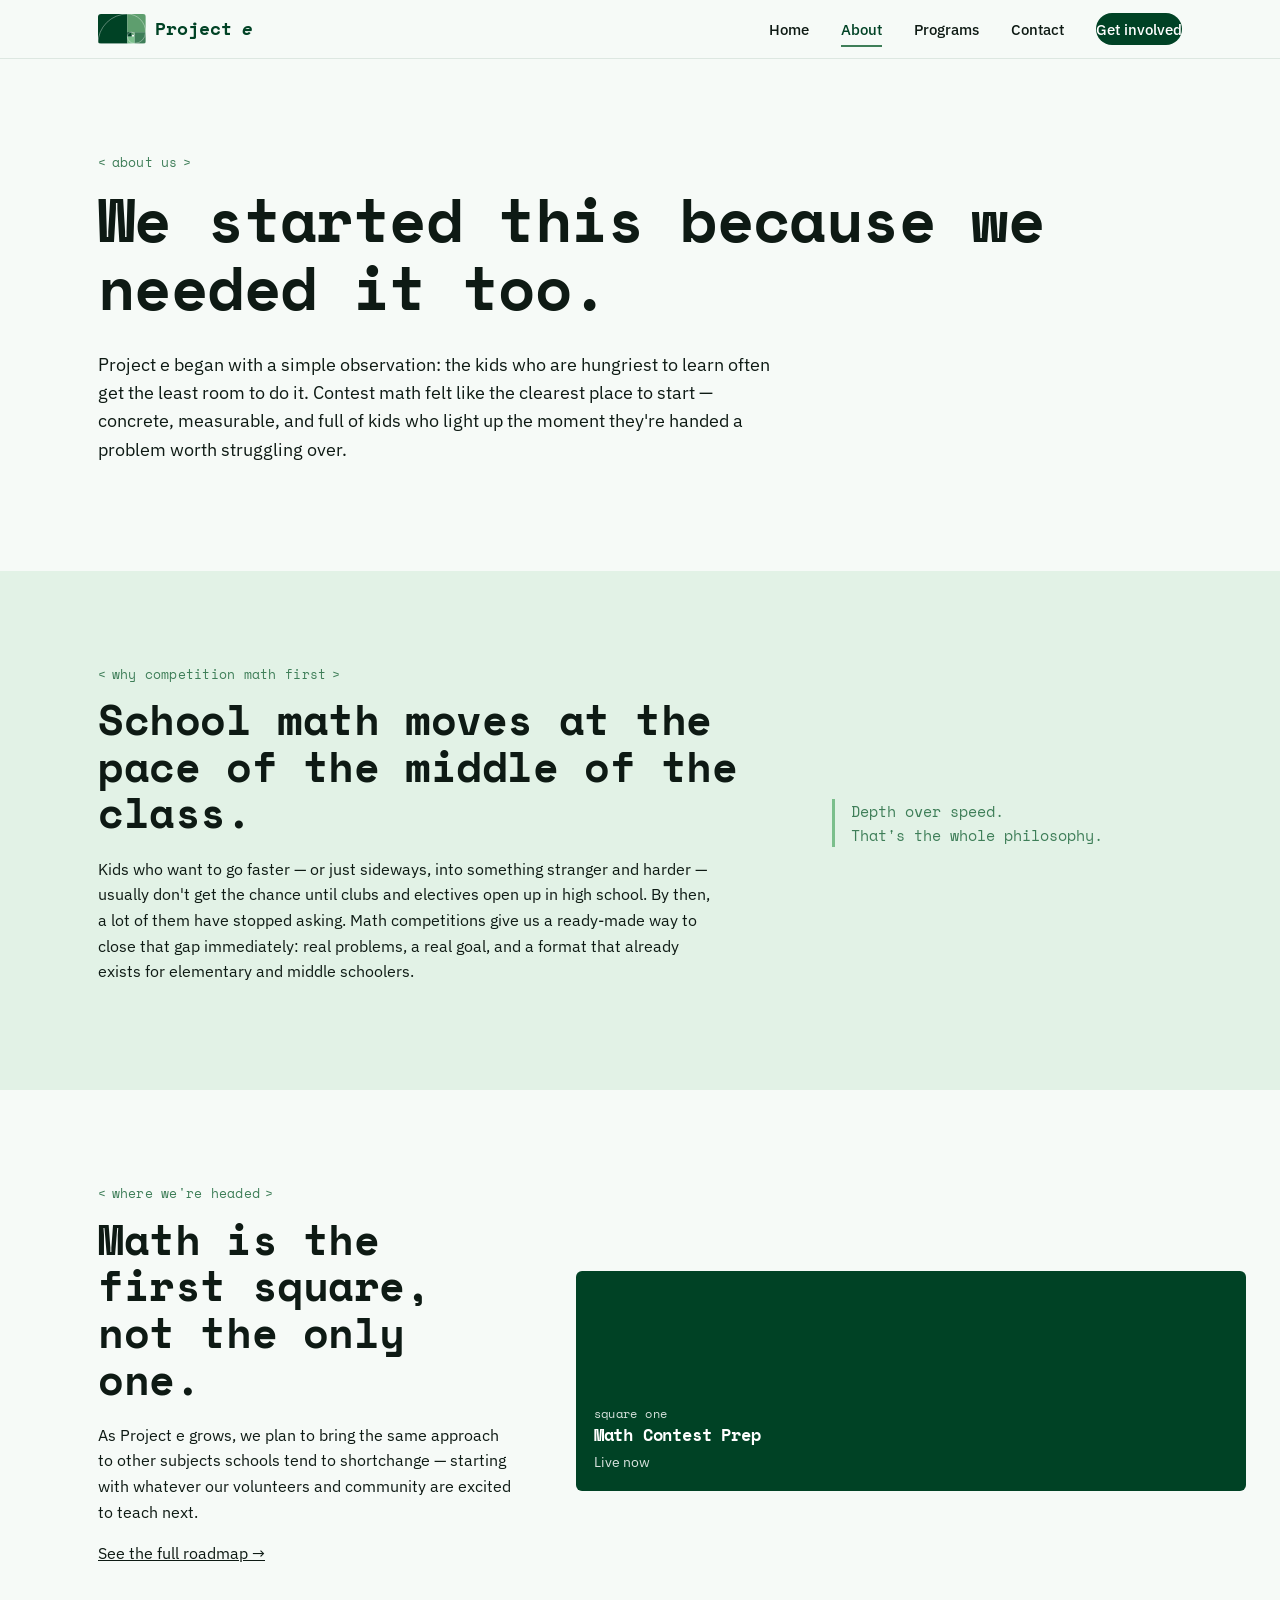
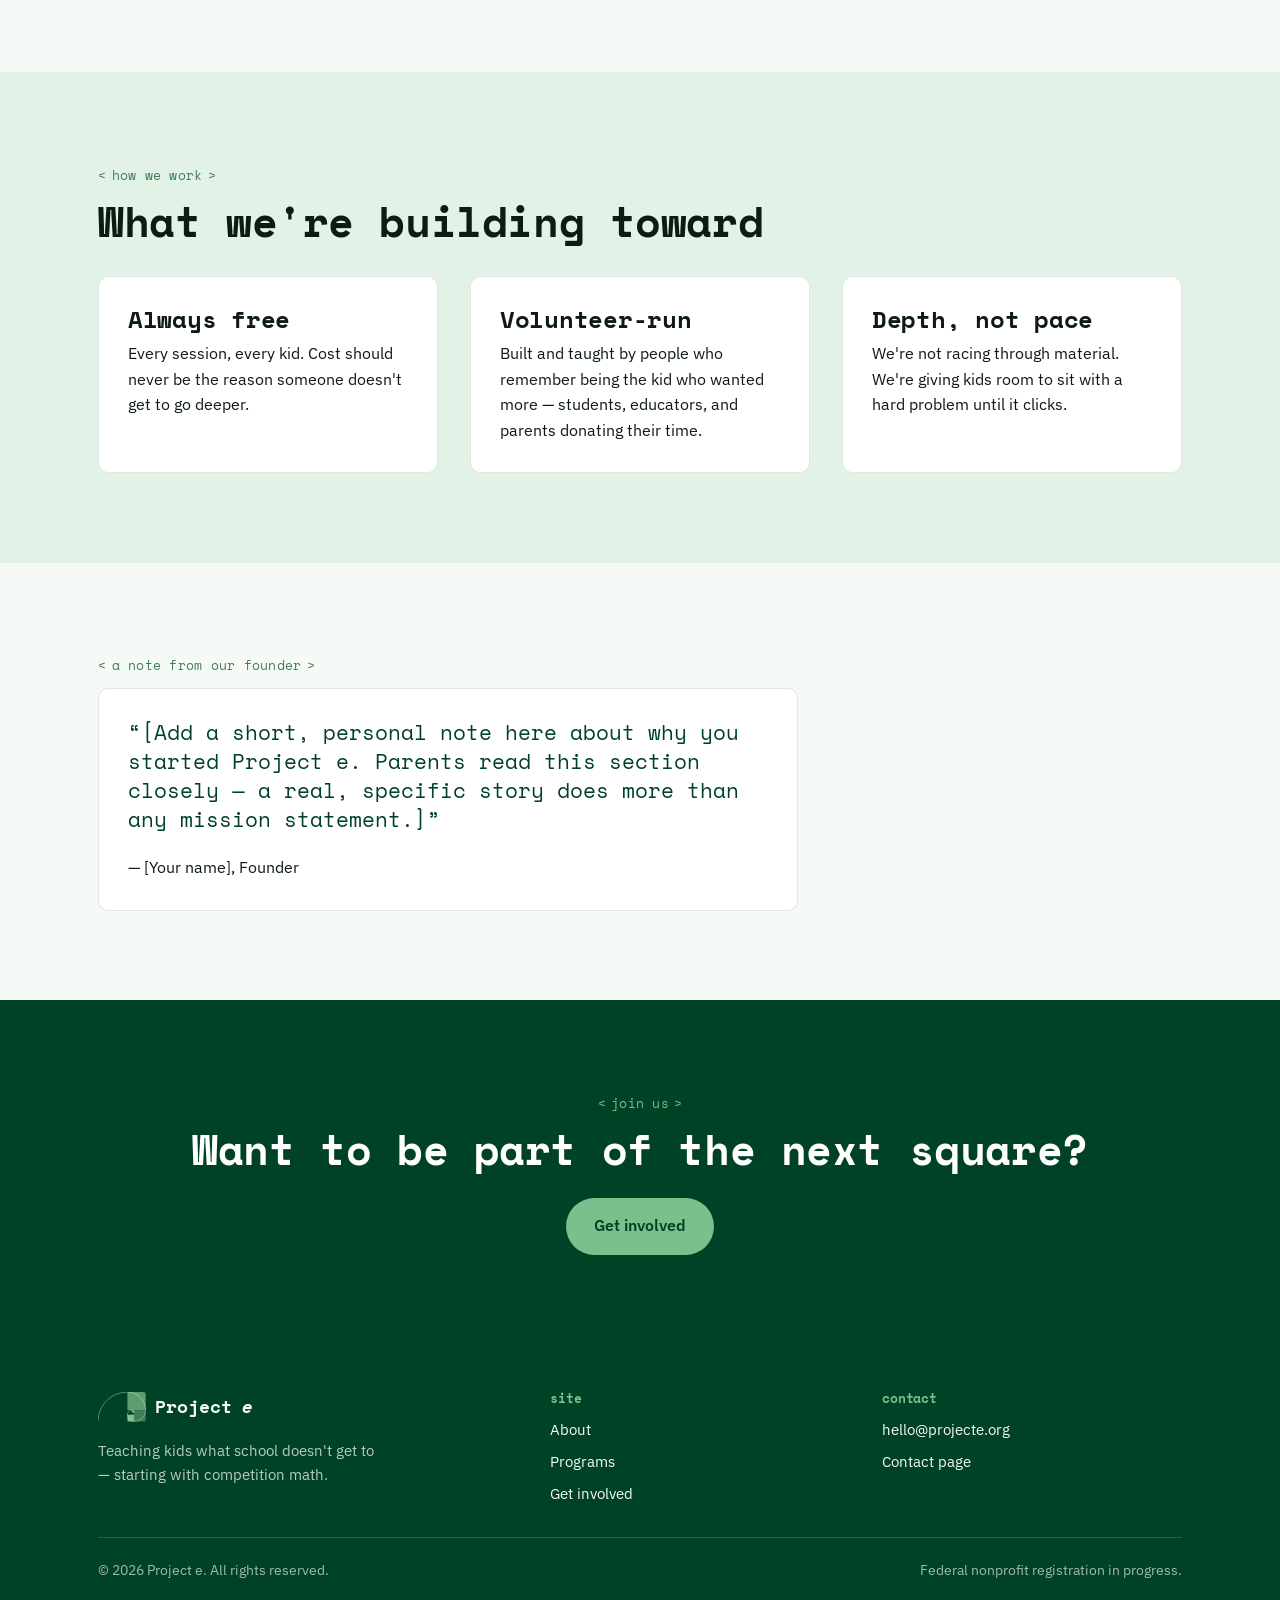
==== about.html @ c2d6afaa "Add files via upload" ====
<!DOCTYPE html>
<html lang="en">
<head>
<meta charset="UTF-8">
<meta name="viewport" content="width=device-width, initial-scale=1.0">
<title>About — Project e</title>
<meta name="description" content="Why Project e exists: a free, volunteer-run program built for kids who want to go deeper than school has time for.">
<link rel="icon" type="image/png" href="images/favicon-32.png">
<link rel="apple-touch-icon" href="images/favicon-192.png">
<style>
/* ==========================================================================
   Project e — Design System
   Built around the golden-ratio spiral in the logo: the squares grow,
   one at a time, the way the program is meant to grow.
   ========================================================================== */

@import url('https://fonts.googleapis.com/css2?family=Space+Mono:wght@400;700&family=IBM+Plex+Sans:wght@400;500;600&display=swap');

:root {
  /* Color — pulled directly from the logo */
  --forest: #004225;
  --sage: #5E9E6E;
  --moss: #3E7E58;
  --mint: #7BBF8C;
  --mint-pale: #E2F2E6;
  --paper: #F6FAF7;
  --ink: #0E1A14;
  --white: #FFFFFF;

  /* Type — Space Mono echoes the logo's <learn continuously> tagline */
  --font-display: 'Space Mono', 'Courier New', monospace;
  --font-body: 'IBM Plex Sans', 'Segoe UI', sans-serif;
  --font-mono: 'Space Mono', 'Courier New', monospace;

  /* Layout */
  --max-width: 1180px;
  --gutter: clamp(1.25rem, 4vw, 3rem);
  --radius: 10px;

  /* Golden-ratio rhythm: used for split layouts (61.8 / 38.2) */
  --phi-major: 61.8%;
  --phi-minor: 38.2%;
}

/* ---------- Reset ---------- */
*, *::before, *::after { box-sizing: border-box; }
html { scroll-behavior: smooth; }
@media (prefers-reduced-motion: reduce) {
  html { scroll-behavior: auto; }
  *, *::before, *::after {
    animation-duration: 0.001ms !important;
    animation-iteration-count: 1 !important;
    transition-duration: 0.001ms !important;
    scroll-behavior: auto !important;
  }
}

body {
  margin: 0;
  font-family: var(--font-body);
  color: var(--ink);
  background: var(--paper);
  line-height: 1.6;
  -webkit-font-smoothing: antialiased;
}

img { max-width: 100%; display: block; }
a { color: inherit; }

h1, h2, h3, h4 {
  font-family: var(--font-display);
  font-weight: 700;
  line-height: 1.12;
  margin: 0 0 0.5em;
  letter-spacing: -0.01em;
}
h1 { font-size: clamp(2.4rem, 5vw, 3.8rem); }
h2 { font-size: clamp(1.8rem, 3.4vw, 2.6rem); }
h3 { font-size: clamp(1.2rem, 2vw, 1.5rem); }
p { margin: 0 0 1em; max-width: 62ch; }

em { font-style: italic; color: var(--moss); }

/* Eyebrow / tag label — echoes the "<learn continuously>" tagline */
.eyebrow {
  display: inline-flex;
  align-items: center;
  gap: 0.4em;
  font-family: var(--font-mono);
  font-size: 0.82rem;
  font-weight: 500;
  letter-spacing: 0.02em;
  color: var(--moss);
  margin-bottom: 0.9em;
}
.eyebrow::before { content: '<'; }
.eyebrow::after { content: '>'; }

/* Visible keyboard focus everywhere */
a:focus-visible, button:focus-visible, input:focus-visible, textarea:focus-visible {
  outline: 3px solid var(--moss);
  outline-offset: 3px;
  border-radius: 4px;
}

/* ---------- Layout helpers ---------- */
.wrap {
  max-width: var(--max-width);
  margin: 0 auto;
  padding: 0 var(--gutter);
}
.section { padding: clamp(3rem, 7vw, 6rem) 0; }
.section--tint { background: var(--mint-pale); }
.section--dark { background: var(--forest); color: var(--paper); }
.section--dark .eyebrow { color: var(--mint); }
.section--dark h2 { color: var(--white); }

.split {
  display: grid;
  grid-template-columns: var(--phi-major) var(--phi-minor);
  gap: clamp(2rem, 5vw, 4rem);
  align-items: center;
}
.split--reverse { grid-template-columns: var(--phi-minor) var(--phi-major); }
.split--reverse > :first-child { order: 2; }
@media (max-width: 800px) {
  .split, .split--reverse { grid-template-columns: 1fr; }
  .split--reverse > :first-child { order: 0; }
}

.grid {
  display: grid;
  gap: clamp(1.25rem, 3vw, 2rem);
}
.grid--3 { grid-template-columns: repeat(3, 1fr); }
.grid--2 { grid-template-columns: repeat(2, 1fr); }
@media (max-width: 800px) {
  .grid--3, .grid--2 { grid-template-columns: 1fr; }
}

/* ---------- Buttons ---------- */
.btn {
  display: inline-flex;
  align-items: center;
  gap: 0.5em;
  font-family: var(--font-body);
  font-weight: 600;
  font-size: 1rem;
  padding: 0.85em 1.6em;
  border-radius: 999px;
  border: 2px solid transparent;
  text-decoration: none;
  cursor: pointer;
  transition: transform 0.15s ease, background 0.15s ease, color 0.15s ease, border-color 0.15s ease;
}
.btn:hover { transform: translateY(-2px); }
.btn-primary { background: var(--forest); color: var(--white); }
.btn-primary:hover { background: var(--moss); }
.btn-ghost { background: transparent; color: var(--forest); border-color: var(--forest); }
.btn-ghost:hover { background: var(--forest); color: var(--white); }
.section--dark .btn-ghost { color: var(--paper); border-color: var(--mint); }
.section--dark .btn-ghost:hover { background: var(--mint); color: var(--forest); }
.section--dark .btn-primary { background: var(--mint); color: var(--forest); }
.section--dark .btn-primary:hover { background: var(--paper); }
.btn-row { display: flex; gap: 1rem; flex-wrap: wrap; margin-top: 1.6rem; }

.center { text-align: center; }
.center p { margin-left: auto; margin-right: auto; }
.center .btn-row { justify-content: center; }
.center .eyebrow { justify-content: center; }

/* ---------- Nav ---------- */
.site-header {
  position: sticky;
  top: 0;
  z-index: 50;
  background: rgba(246, 250, 247, 0.92);
  backdrop-filter: blur(8px);
  border-bottom: 1px solid rgba(0, 66, 37, 0.1);
}
.nav {
  display: flex;
  align-items: center;
  justify-content: space-between;
  padding: 0.9rem var(--gutter);
  max-width: var(--max-width);
  margin: 0 auto;
}
.nav-brand {
  display: flex;
  align-items: center;
  gap: 0.6rem;
  text-decoration: none;
  font-family: var(--font-display);
  font-weight: 700;
  font-size: 1.15rem;
  color: var(--forest);
}
.nav-brand img { height: 34px; width: auto; }
.nav-brand em { color: inherit; font-style: italic; }

.nav-links {
  display: flex;
  gap: clamp(1rem, 2.5vw, 2.2rem);
  list-style: none;
  margin: 0;
  padding: 0;
  font-weight: 500;
  font-size: 0.96rem;
}
.nav-links a {
  text-decoration: none;
  color: var(--ink);
  padding: 0.4em 0;
  border-bottom: 2px solid transparent;
  transition: border-color 0.15s ease, color 0.15s ease;
}
.nav-links a:hover, .nav-links a[aria-current="page"] {
  color: var(--forest);
  border-color: var(--moss);
}
.nav-cta {
  background: var(--forest);
  color: var(--white) !important;
  padding: 0.55em 1.2em;
  border-radius: 999px;
  border-bottom: none !important;
}
.nav-cta:hover { background: var(--moss); }

.nav-toggle {
  display: none;
  background: none;
  border: none;
  cursor: pointer;
  padding: 0.4rem;
}
.nav-toggle svg { width: 26px; height: 26px; }

@media (max-width: 760px) {
  .nav-toggle { display: block; }
  .nav-links {
    position: absolute;
    top: 100%;
    left: 0;
    right: 0;
    background: var(--paper);
    flex-direction: column;
    gap: 0;
    padding: 0.5rem var(--gutter) 1rem;
    border-bottom: 1px solid rgba(0,66,37,0.1);
    display: none;
  }
  .nav-links.is-open { display: flex; }
  .nav-links li { width: 100%; }
  .nav-links a { display: block; padding: 0.7em 0; }
  .nav-cta { display: inline-block; margin-top: 0.4em; }
}

/* ---------- Cards ---------- */
.card {
  background: var(--white);
  border: 1px solid rgba(0,66,37,0.12);
  border-radius: var(--radius);
  padding: 1.8rem;
}
.card h3 { margin-bottom: 0.5rem; }
.card p:last-child { margin-bottom: 0; }

/* ---------- Spiral roadmap squares (programs page) ---------- */
.roadmap-square {
  border-radius: 6px;
  display: flex;
  flex-direction: column;
  justify-content: flex-end;
  padding: 1.1rem;
  min-height: 140px;
}
.roadmap-square.is-active {
  background: var(--forest);
  color: var(--white);
}
.roadmap-square.is-future {
  background: transparent;
  border: 2px dashed rgba(0,66,37,0.35);
  color: var(--moss);
}
.roadmap-square .status {
  font-family: var(--font-mono);
  font-size: 0.75rem;
  letter-spacing: 0.03em;
  opacity: 0.85;
  margin-bottom: 0.3em;
}
.roadmap-square h3 { margin: 0; font-size: 1.05rem; }
.roadmap-square p { font-size: 0.85rem; margin: 0.5em 0 0; opacity: 0.85; max-width: none; }

/* ---------- Footer ---------- */
.site-footer {
  background: var(--forest);
  color: var(--mint-pale);
  padding: 3rem 0 2rem;
  font-size: 0.95rem;
}
.footer-grid {
  display: grid;
  grid-template-columns: 1.4fr 1fr 1fr;
  gap: 2rem;
  margin-bottom: 2rem;
}
@media (max-width: 700px) {
  .footer-grid { grid-template-columns: 1fr; }
}
.site-footer h4 {
  font-family: var(--font-mono);
  font-size: 0.8rem;
  color: var(--mint);
  text-transform: lowercase;
  margin-bottom: 0.8em;
}
.site-footer a { color: var(--paper); text-decoration: none; }
.site-footer a:hover { color: var(--mint); }
.site-footer ul { list-style: none; padding: 0; margin: 0; display: flex; flex-direction: column; gap: 0.5em; }
.footer-bottom {
  border-top: 1px solid rgba(246,250,247,0.15);
  padding-top: 1.4rem;
  display: flex;
  justify-content: space-between;
  flex-wrap: wrap;
  gap: 0.6rem;
  font-size: 0.85rem;
  color: rgba(246,250,247,0.65);
}

/* ---------- Spiral hero graphic + load animation ---------- */
.spiral-wrap { width: 100%; }
.spiral-svg rect, .spiral-svg path { opacity: 0; }
.spiral-svg.is-revealed rect, .spiral-svg.is-revealed path { opacity: 1; }
.spiral-svg rect {
  transform-origin: center;
  animation: spiral-pop 0.55s cubic-bezier(.2,.9,.3,1.3) forwards;
}
.spiral-svg path { animation: spiral-fade 0.6s ease forwards; animation-delay: 1.1s; }
@keyframes spiral-pop {
  from { opacity: 0; transform: scale(0.6); }
  to { opacity: 1; transform: scale(1); }
}
@keyframes spiral-fade {
  from { opacity: 0; }
  to { opacity: 1; }
}
@media (prefers-reduced-motion: reduce) {
  .spiral-svg rect, .spiral-svg path { opacity: 1 !important; animation: none !important; transform: none !important; }
}

/* ---------- Misc ---------- */
.stat {
  font-family: var(--font-mono);
  font-size: 0.95rem;
  color: var(--moss);
  border-left: 3px solid var(--mint);
  padding-left: 1rem;
}
.quote {
  font-family: var(--font-display);
  font-size: 1.3rem;
  font-weight: 500;
  color: var(--forest);
  line-height: 1.4;
}
.skip-link {
  position: absolute;
  left: -999px;
  top: 0;
  background: var(--forest);
  color: var(--white);
  padding: 0.8em 1.2em;
  z-index: 100;
}
.skip-link:focus { left: 1rem; top: 1rem; }

.nav-icon { height: 1.6em; width: auto; border-radius: 3px; flex-shrink: 0; }
</style>
</head>
<body>
<a href="#main" class="skip-link">Skip to content</a>

<header class="site-header">
  <nav class="nav">
    <a href="index.html" class="nav-brand">
      <svg class="nav-icon" viewBox="0 0 776.7 480.0" xmlns="http://www.w3.org/2000/svg" role="img" aria-label="Project e mark">
        <rect x="0.0" y="0.0" width="480.0" height="480.0" fill="#004225"/>
        <rect x="480.0" y="0.0" width="296.7" height="296.7" fill="#5E9E6E"/>
        <rect x="593.3" y="296.7" width="183.3" height="183.3" fill="#3E7E58"/>
        <rect x="480.0" y="366.7" width="113.3" height="113.3" fill="#7BBF8C"/>
        <rect x="480.0" y="296.7" width="70.0" height="70.0" fill="#004225"/>
        <rect x="550.0" y="296.7" width="43.3" height="43.3" fill="#5E9E6E"/>
        <path d="M 0.0 480.0 A 480.0 480.0 0 0 1 480.0 0.0 A 296.7 296.7 0 0 1 776.7 296.7 A 183.3 183.3 0 0 1 593.3 480.0 A 113.3 113.3 0 0 1 480.0 366.7 A 70.0 70.0 0 0 1 550.0 296.7 A 43.3 43.3 0 0 1 593.3 339.9" fill="none" stroke="#F6FAF7" stroke-width="6"/>
      </svg>
      Project <em>e</em>
    </a>
    <button class="nav-toggle" aria-label="Toggle menu" aria-expanded="false">
      <svg viewBox="0 0 24 24" fill="none" stroke="currentColor" stroke-width="2" stroke-linecap="round"><line x1="3" y1="6" x2="21" y2="6"/><line x1="3" y1="12" x2="21" y2="12"/><line x1="3" y1="18" x2="21" y2="18"/></svg>
    </button>
    <ul class="nav-links">
      <li><a href="index.html">Home</a></li>
      <li><a href="about.html" aria-current="page">About</a></li>
      <li><a href="programs.html">Programs</a></li>
      <li><a href="contact.html">Contact</a></li>
      <li><a href="get-involved.html" class="nav-cta">Get involved</a></li>
    </ul>
  </nav>
</header>

<main id="main">

  <section class="section">
    <div class="wrap">
      <p class="eyebrow">about us</p>
      <h1>We started this because we needed it too.</h1>
      <p style="font-size:1.1rem;">Project e began with a simple observation: the kids who are hungriest to learn often get the least room to do it. Contest math felt like the clearest place to start &mdash; concrete, measurable, and full of kids who light up the moment they're handed a problem worth struggling over.</p>
    </div>
  </section>

  <section class="section section--tint">
    <div class="wrap split">
      <div>
        <p class="eyebrow">why competition math first</p>
        <h2>School math moves at the pace of the middle of the class.</h2>
        <p>Kids who want to go faster &mdash; or just sideways, into something stranger and harder &mdash; usually don't get the chance until clubs and electives open up in high school. By then, a lot of them have stopped asking. Math competitions give us a ready-made way to close that gap immediately: real problems, a real goal, and a format that already exists for elementary and middle schoolers.</p>
      </div>
      <div>
        <p class="stat">Depth over speed.<br>That's the whole philosophy.</p>
      </div>
    </div>
  </section>

  <section class="section">
    <div class="wrap split split--reverse">
      <div class="spiral-wrap">
        <div class="roadmap-square is-active" style="min-height:220px;">
          <p class="status">square one</p>
          <h3>Math Contest Prep</h3>
          <p>Live now</p>
        </div>
      </div>
      <div>
        <p class="eyebrow">where we're headed</p>
        <h2>Math is the first square, not the only one.</h2>
        <p>As Project e grows, we plan to bring the same approach to other subjects schools tend to shortchange &mdash; starting with whatever our volunteers and community are excited to teach next.</p>
        <p><a href="programs.html">See the full roadmap &rarr;</a></p>
      </div>
    </div>
  </section>

  <section class="section section--tint">
    <div class="wrap">
      <p class="eyebrow">how we work</p>
      <h2>What we're building toward</h2>
      <div class="grid grid--3" style="margin-top:2rem;">
        <div class="card">
          <h3>Always free</h3>
          <p>Every session, every kid. Cost should never be the reason someone doesn't get to go deeper.</p>
        </div>
        <div class="card">
          <h3>Volunteer-run</h3>
          <p>Built and taught by people who remember being the kid who wanted more &mdash; students, educators, and parents donating their time.</p>
        </div>
        <div class="card">
          <h3>Depth, not pace</h3>
          <p>We're not racing through material. We're giving kids room to sit with a hard problem until it clicks.</p>
        </div>
      </div>
    </div>
  </section>

  <section class="section">
    <div class="wrap">
      <p class="eyebrow">a note from our founder</p>
      <div class="card" style="max-width:70ch;">
        <p class="quote">&ldquo;[Add a short, personal note here about why you started Project e. Parents read this section closely &mdash; a real, specific story does more than any mission statement.]&rdquo;</p>
        <p style="margin-top:1.2rem;">&mdash; [Your name], Founder</p>
      </div>
    </div>
  </section>

  <section class="section section--dark center">
    <div class="wrap">
      <p class="eyebrow">join us</p>
      <h2>Want to be part of the next square?</h2>
      <div class="btn-row">
        <a href="get-involved.html" class="btn btn-primary">Get involved</a>
      </div>
    </div>
  </section>

</main>

<footer class="site-footer">
  <div class="wrap">
    <div class="footer-grid">
      <div>
        <a href="index.html" class="nav-brand" style="color:var(--paper)">
          <svg class="nav-icon" viewBox="0 0 776.7 480.0" xmlns="http://www.w3.org/2000/svg" role="img" aria-label="Project e mark">
        <rect x="0.0" y="0.0" width="480.0" height="480.0" fill="#004225"/>
        <rect x="480.0" y="0.0" width="296.7" height="296.7" fill="#5E9E6E"/>
        <rect x="593.3" y="296.7" width="183.3" height="183.3" fill="#3E7E58"/>
        <rect x="480.0" y="366.7" width="113.3" height="113.3" fill="#7BBF8C"/>
        <rect x="480.0" y="296.7" width="70.0" height="70.0" fill="#004225"/>
        <rect x="550.0" y="296.7" width="43.3" height="43.3" fill="#5E9E6E"/>
        <path d="M 0.0 480.0 A 480.0 480.0 0 0 1 480.0 0.0 A 296.7 296.7 0 0 1 776.7 296.7 A 183.3 183.3 0 0 1 593.3 480.0 A 113.3 113.3 0 0 1 480.0 366.7 A 70.0 70.0 0 0 1 550.0 296.7 A 43.3 43.3 0 0 1 593.3 339.9" fill="none" stroke="#F6FAF7" stroke-width="6"/>
      </svg>
          Project <em>e</em>
        </a>
        <p style="margin-top:1rem; max-width:32ch; color:rgba(246,250,247,0.75);">Teaching kids what school doesn't get to &mdash; starting with competition math.</p>
      </div>
      <div>
        <h4>site</h4>
        <ul>
          <li><a href="about.html">About</a></li>
          <li><a href="programs.html">Programs</a></li>
          <li><a href="get-involved.html">Get involved</a></li>
        </ul>
      </div>
      <div>
        <h4>contact</h4>
        <ul>
          <li><a href="mailto:hello@projecte.org">hello@projecte.org</a></li>
          <li><a href="contact.html">Contact page</a></li>
        </ul>
      </div>
    </div>
    <div class="footer-bottom">
      <span>&copy; <span data-year></span> Project e. All rights reserved.</span>
      <span>Federal nonprofit registration in progress.</span>
    </div>
  </div>
</footer>

<script>
// Project e — shared site behavior

document.addEventListener('DOMContentLoaded', () => {
  // Mobile nav toggle
  const toggle = document.querySelector('.nav-toggle');
  const links = document.querySelector('.nav-links');
  if (toggle && links) {
    toggle.addEventListener('click', () => {
      const isOpen = links.classList.toggle('is-open');
      toggle.setAttribute('aria-expanded', isOpen ? 'true' : 'false');
    });
    links.querySelectorAll('a').forEach((a) => {
      a.addEventListener('click', () => {
        links.classList.remove('is-open');
        toggle.setAttribute('aria-expanded', 'false');
      });
    });
  }

  // Reveal the hero spiral once, on load (squares "grow in")
  const spiral = document.querySelector('.spiral-svg');
  if (spiral) {
    requestAnimationFrame(() => spiral.classList.add('is-revealed'));
  }

  // Stagger the rect animation delays so squares pop in one-by-one,
  // largest (founding program) to smallest (future subjects) —
  // mirrors how Project e itself grows.
  const rects = document.querySelectorAll('.spiral-svg rect');
  rects.forEach((r, i) => {
    r.style.animationDelay = `${i * 0.12}s`;
  });

  // Set current year in footer
  document.querySelectorAll('[data-year]').forEach((el) => {
    el.textContent = new Date().getFullYear();
  });
});

</script>
</body>
</html>
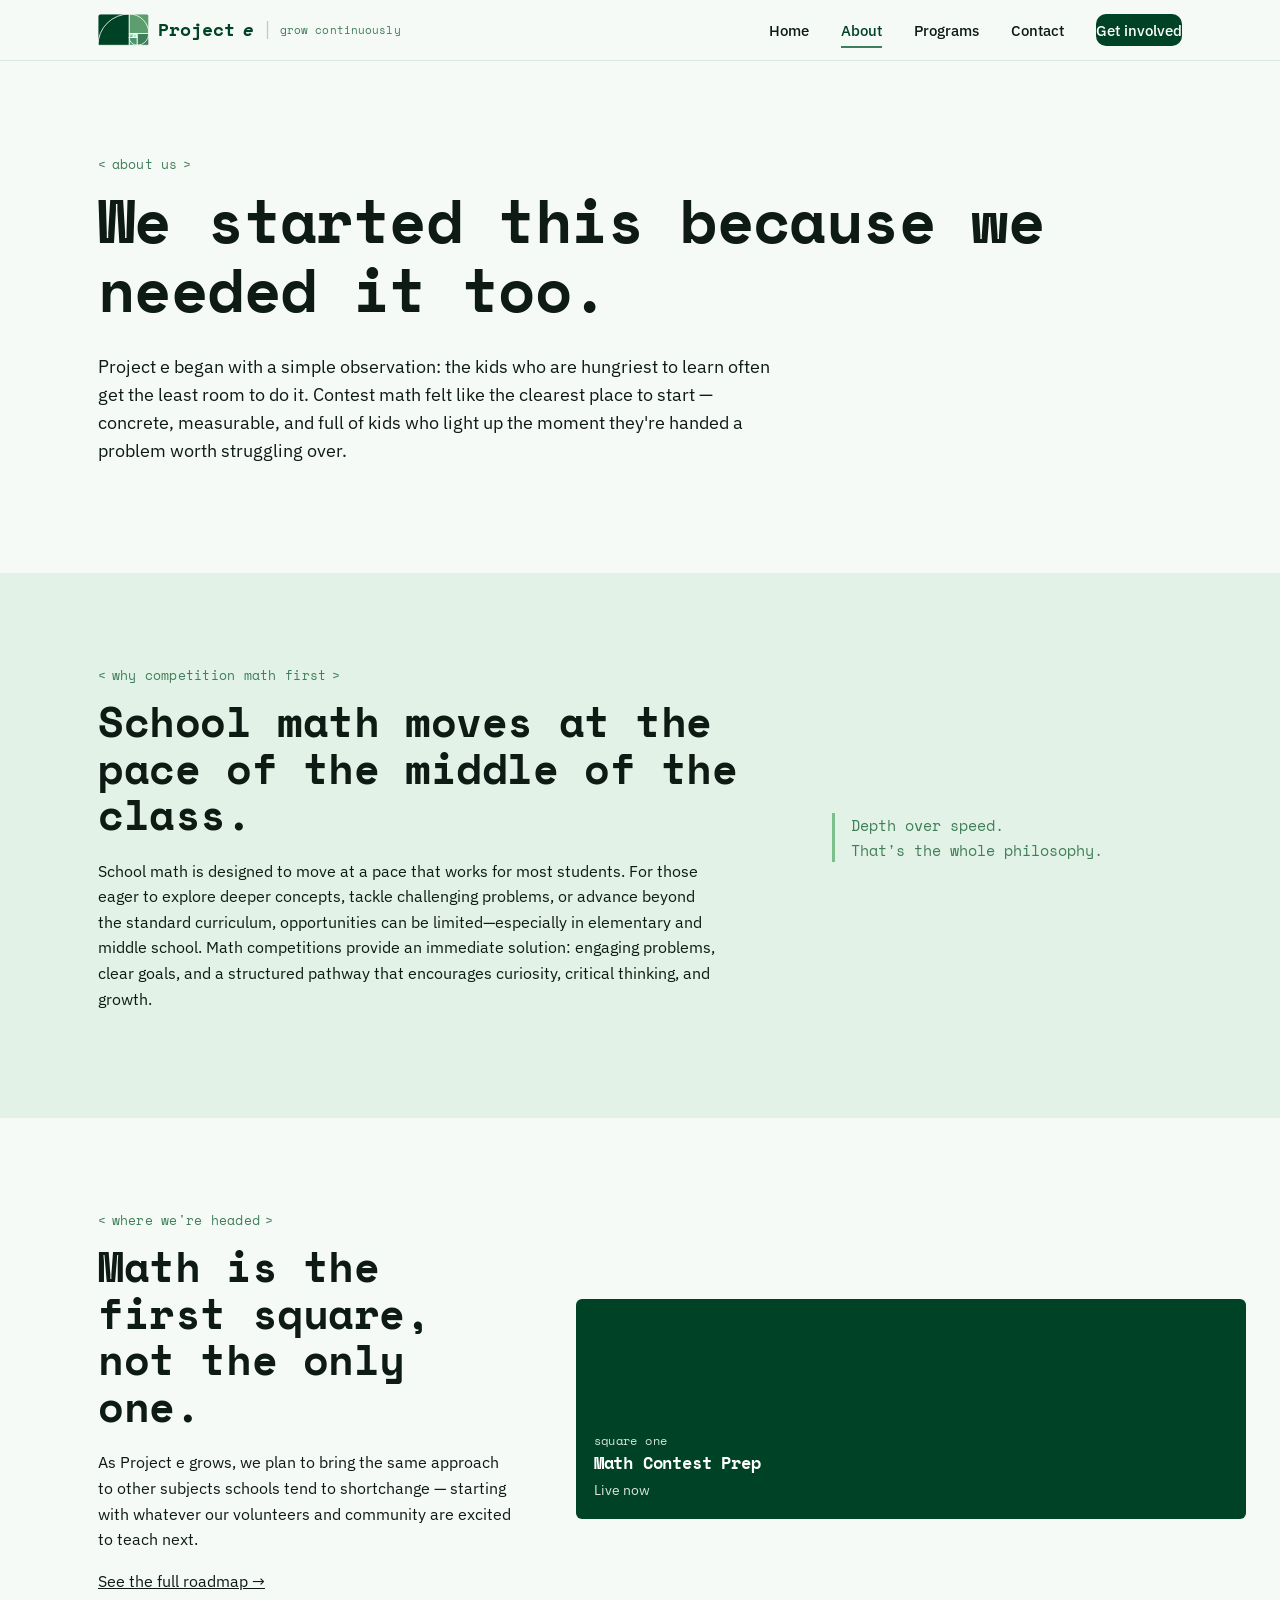
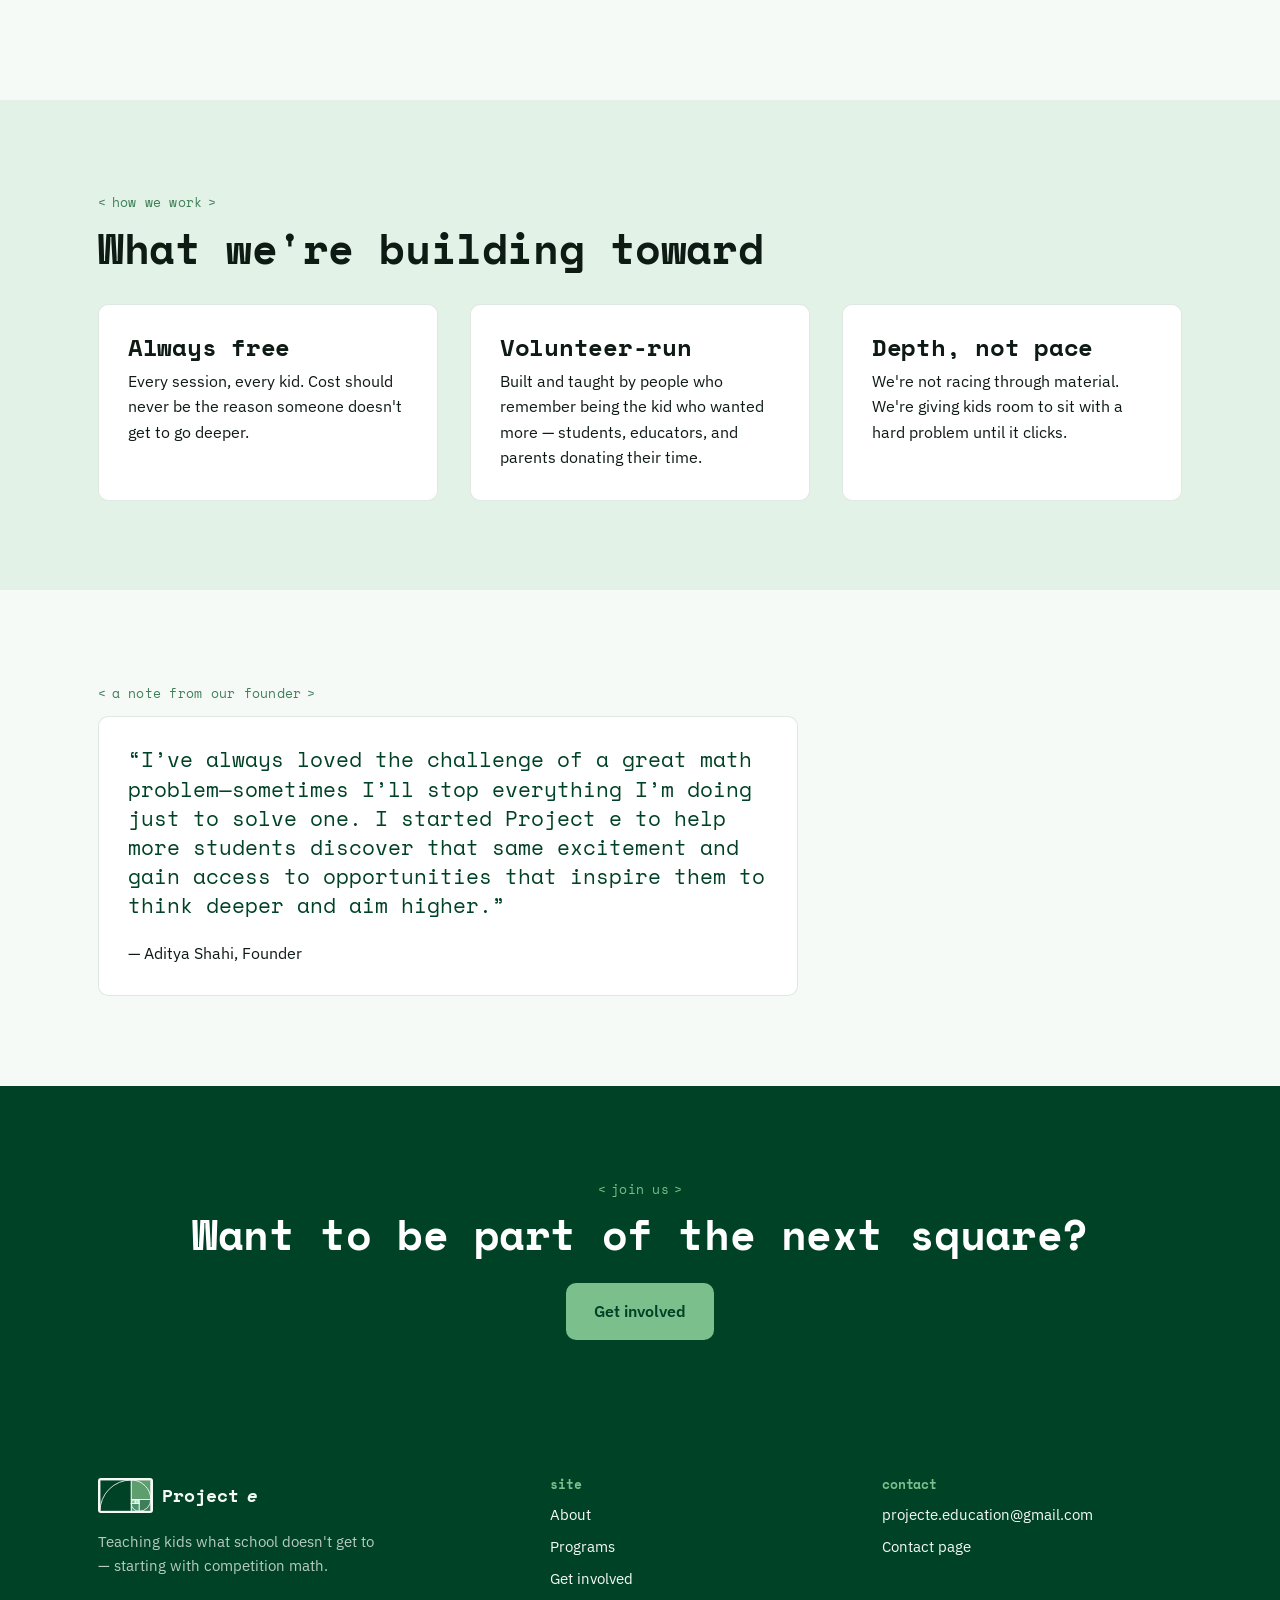
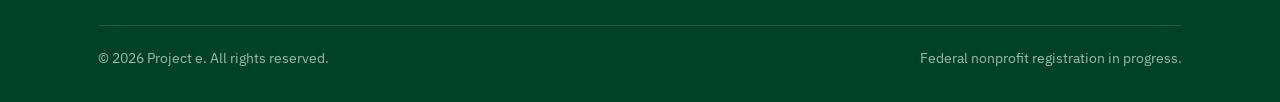
==== commit f9cde40e: "Add files via upload" ====
--- a/about.html
+++ b/about.html
@@ -147,7 +147,7 @@
   font-weight: 600;
   font-size: 1rem;
   padding: 0.85em 1.6em;
-  border-radius: 999px;
+  border-radius: 10px;
   border: 2px solid transparent;
   text-decoration: none;
   cursor: pointer;
@@ -189,15 +189,30 @@
 .nav-brand {
   display: flex;
   align-items: center;
-  gap: 0.6rem;
+  gap: 0.55rem;
   text-decoration: none;
   font-family: var(--font-display);
   font-weight: 700;
   font-size: 1.15rem;
   color: var(--forest);
 }
-.nav-brand img { height: 34px; width: auto; }
+.nav-icon { height: 1.7em; width: auto; flex-shrink: 0; border-radius: 4px; display: block; }
+/* the icon's biggest square is the same dark green as the footer —
+   give it a light plate so it doesn't disappear into the background */
+.site-footer .nav-icon { background: var(--paper); padding: 2px; box-sizing: content-box; border-radius: 3px; }
 .nav-brand em { color: inherit; font-style: italic; }
+.nav-divider { color: rgba(0,66,37,0.25); font-weight: 400; margin: 0 -0.1rem; }
+.site-footer .nav-divider { color: rgba(246,250,247,0.3); }
+.nav-tagline {
+  font-family: var(--font-mono);
+  font-size: 0.7rem;
+  font-weight: 400;
+  color: var(--moss);
+  letter-spacing: 0.01em;
+}
+@media (max-width: 760px) {
+  .nav-divider, .nav-tagline { display: none; }
+}
 
 .nav-links {
   display: flex;
@@ -223,7 +238,7 @@
   background: var(--forest);
   color: var(--white) !important;
   padding: 0.55em 1.2em;
-  border-radius: 999px;
+  border-radius: 10px;
   border-bottom: none !important;
 }
 .nav-cta:hover { background: var(--moss); }
@@ -379,7 +394,6 @@
 }
 .skip-link:focus { left: 1rem; top: 1rem; }
 
-.nav-icon { height: 1.6em; width: auto; border-radius: 3px; flex-shrink: 0; }
 </style>
 </head>
 <body>
@@ -388,16 +402,18 @@
 <header class="site-header">
   <nav class="nav">
     <a href="index.html" class="nav-brand">
-      <svg class="nav-icon" viewBox="0 0 776.7 480.0" xmlns="http://www.w3.org/2000/svg" role="img" aria-label="Project e mark">
-        <rect x="0.0" y="0.0" width="480.0" height="480.0" fill="#004225"/>
-        <rect x="480.0" y="0.0" width="296.7" height="296.7" fill="#5E9E6E"/>
-        <rect x="593.3" y="296.7" width="183.3" height="183.3" fill="#3E7E58"/>
-        <rect x="480.0" y="366.7" width="113.3" height="113.3" fill="#7BBF8C"/>
-        <rect x="480.0" y="296.7" width="70.0" height="70.0" fill="#004225"/>
-        <rect x="550.0" y="296.7" width="43.3" height="43.3" fill="#5E9E6E"/>
-        <path d="M 0.0 480.0 A 480.0 480.0 0 0 1 480.0 0.0 A 296.7 296.7 0 0 1 776.7 296.7 A 183.3 183.3 0 0 1 593.3 480.0 A 113.3 113.3 0 0 1 480.0 366.7 A 70.0 70.0 0 0 1 550.0 296.7 A 43.3 43.3 0 0 1 593.3 339.9" fill="none" stroke="#F6FAF7" stroke-width="6"/>
+      <svg class="nav-icon" viewBox="0 0 780 480" xmlns="http://www.w3.org/2000/svg" role="img" aria-label="Project e mark">
+        <rect x="0.0" y="0.0" width="480.0" height="480.0" fill="#004225" stroke="#F6FAF7" stroke-width="13"/>
+        <rect x="480.0" y="0.0" width="300.0" height="300.0" fill="#5E9E6E" stroke="#F6FAF7" stroke-width="13"/>
+        <rect x="600.0" y="300.0" width="180.0" height="180.0" fill="#3E7E58" stroke="#F6FAF7" stroke-width="13"/>
+        <rect x="480.0" y="360.0" width="120.0" height="120.0" fill="#4C9570" stroke="#F6FAF7" stroke-width="13"/>
+        <rect x="480.0" y="300.0" width="60.0" height="60.0" fill="#7BBF8C" stroke="#F6FAF7" stroke-width="13"/>
+        <rect x="540.0" y="300.0" width="60.0" height="60.0" fill="#A8E6CF" stroke="#F6FAF7" stroke-width="13"/>
+        <path d="M 0.0 480.0 A 480.0 480.0 0 0 1 480.0 0.0 A 300.0 300.0 0 0 1 780.0 300.0 A 180.0 180.0 0 0 1 600.0 480.0 A 120.0 120.0 0 0 1 480.0 360.0 A 60.0 60.0 0 0 1 540.0 300.0 A 60.0 60.0 0 0 1 600.0 360.0" fill="none" stroke="#F6FAF7" stroke-width="13"/>
       </svg>
       Project <em>e</em>
+      <span class="nav-divider" aria-hidden="true">|</span>
+      <span class="nav-tagline">grow continuously</span>
     </a>
     <button class="nav-toggle" aria-label="Toggle menu" aria-expanded="false">
       <svg viewBox="0 0 24 24" fill="none" stroke="currentColor" stroke-width="2" stroke-linecap="round"><line x1="3" y1="6" x2="21" y2="6"/><line x1="3" y1="12" x2="21" y2="12"/><line x1="3" y1="18" x2="21" y2="18"/></svg>
@@ -427,7 +443,7 @@
       <div>
         <p class="eyebrow">why competition math first</p>
         <h2>School math moves at the pace of the middle of the class.</h2>
-        <p>Kids who want to go faster &mdash; or just sideways, into something stranger and harder &mdash; usually don't get the chance until clubs and electives open up in high school. By then, a lot of them have stopped asking. Math competitions give us a ready-made way to close that gap immediately: real problems, a real goal, and a format that already exists for elementary and middle schoolers.</p>
+        <p>School math is designed to move at a pace that works for most students. For those eager to explore deeper concepts, tackle challenging problems, or advance beyond the standard curriculum, opportunities can be limited&mdash;especially in elementary and middle school. Math competitions provide an immediate solution: engaging problems, clear goals, and a structured pathway that encourages curiosity, critical thinking, and growth.</p>
       </div>
       <div>
         <p class="stat">Depth over speed.<br>That's the whole philosophy.</p>
@@ -478,8 +494,8 @@
     <div class="wrap">
       <p class="eyebrow">a note from our founder</p>
       <div class="card" style="max-width:70ch;">
-        <p class="quote">&ldquo;[Add a short, personal note here about why you started Project e. Parents read this section closely &mdash; a real, specific story does more than any mission statement.]&rdquo;</p>
-        <p style="margin-top:1.2rem;">&mdash; [Your name], Founder</p>
+        <p class="quote">&ldquo;I&rsquo;ve always loved the challenge of a great math problem&mdash;sometimes I&rsquo;ll stop everything I&rsquo;m doing just to solve one. I started Project e to help more students discover that same excitement and gain access to opportunities that inspire them to think deeper and aim higher.&rdquo;</p>
+        <p style="margin-top:1.2rem;">&mdash; Aditya Shahi, Founder</p>
       </div>
     </div>
   </section>
@@ -501,14 +517,14 @@
     <div class="footer-grid">
       <div>
         <a href="index.html" class="nav-brand" style="color:var(--paper)">
-          <svg class="nav-icon" viewBox="0 0 776.7 480.0" xmlns="http://www.w3.org/2000/svg" role="img" aria-label="Project e mark">
-        <rect x="0.0" y="0.0" width="480.0" height="480.0" fill="#004225"/>
-        <rect x="480.0" y="0.0" width="296.7" height="296.7" fill="#5E9E6E"/>
-        <rect x="593.3" y="296.7" width="183.3" height="183.3" fill="#3E7E58"/>
-        <rect x="480.0" y="366.7" width="113.3" height="113.3" fill="#7BBF8C"/>
-        <rect x="480.0" y="296.7" width="70.0" height="70.0" fill="#004225"/>
-        <rect x="550.0" y="296.7" width="43.3" height="43.3" fill="#5E9E6E"/>
-        <path d="M 0.0 480.0 A 480.0 480.0 0 0 1 480.0 0.0 A 296.7 296.7 0 0 1 776.7 296.7 A 183.3 183.3 0 0 1 593.3 480.0 A 113.3 113.3 0 0 1 480.0 366.7 A 70.0 70.0 0 0 1 550.0 296.7 A 43.3 43.3 0 0 1 593.3 339.9" fill="none" stroke="#F6FAF7" stroke-width="6"/>
+          <svg class="nav-icon" viewBox="0 0 780 480" xmlns="http://www.w3.org/2000/svg" role="img" aria-label="Project e mark">
+        <rect x="0.0" y="0.0" width="480.0" height="480.0" fill="#004225" stroke="#F6FAF7" stroke-width="13"/>
+        <rect x="480.0" y="0.0" width="300.0" height="300.0" fill="#5E9E6E" stroke="#F6FAF7" stroke-width="13"/>
+        <rect x="600.0" y="300.0" width="180.0" height="180.0" fill="#3E7E58" stroke="#F6FAF7" stroke-width="13"/>
+        <rect x="480.0" y="360.0" width="120.0" height="120.0" fill="#4C9570" stroke="#F6FAF7" stroke-width="13"/>
+        <rect x="480.0" y="300.0" width="60.0" height="60.0" fill="#7BBF8C" stroke="#F6FAF7" stroke-width="13"/>
+        <rect x="540.0" y="300.0" width="60.0" height="60.0" fill="#A8E6CF" stroke="#F6FAF7" stroke-width="13"/>
+        <path d="M 0.0 480.0 A 480.0 480.0 0 0 1 480.0 0.0 A 300.0 300.0 0 0 1 780.0 300.0 A 180.0 180.0 0 0 1 600.0 480.0 A 120.0 120.0 0 0 1 480.0 360.0 A 60.0 60.0 0 0 1 540.0 300.0 A 60.0 60.0 0 0 1 600.0 360.0" fill="none" stroke="#F6FAF7" stroke-width="13"/>
       </svg>
           Project <em>e</em>
         </a>
@@ -525,7 +541,7 @@
       <div>
         <h4>contact</h4>
         <ul>
-          <li><a href="mailto:hello@projecte.org">hello@projecte.org</a></li>
+          <li><a href="mailto:projecte.education@gmail.com">projecte.education@gmail.com</a></li>
           <li><a href="contact.html">Contact page</a></li>
         </ul>
       </div>
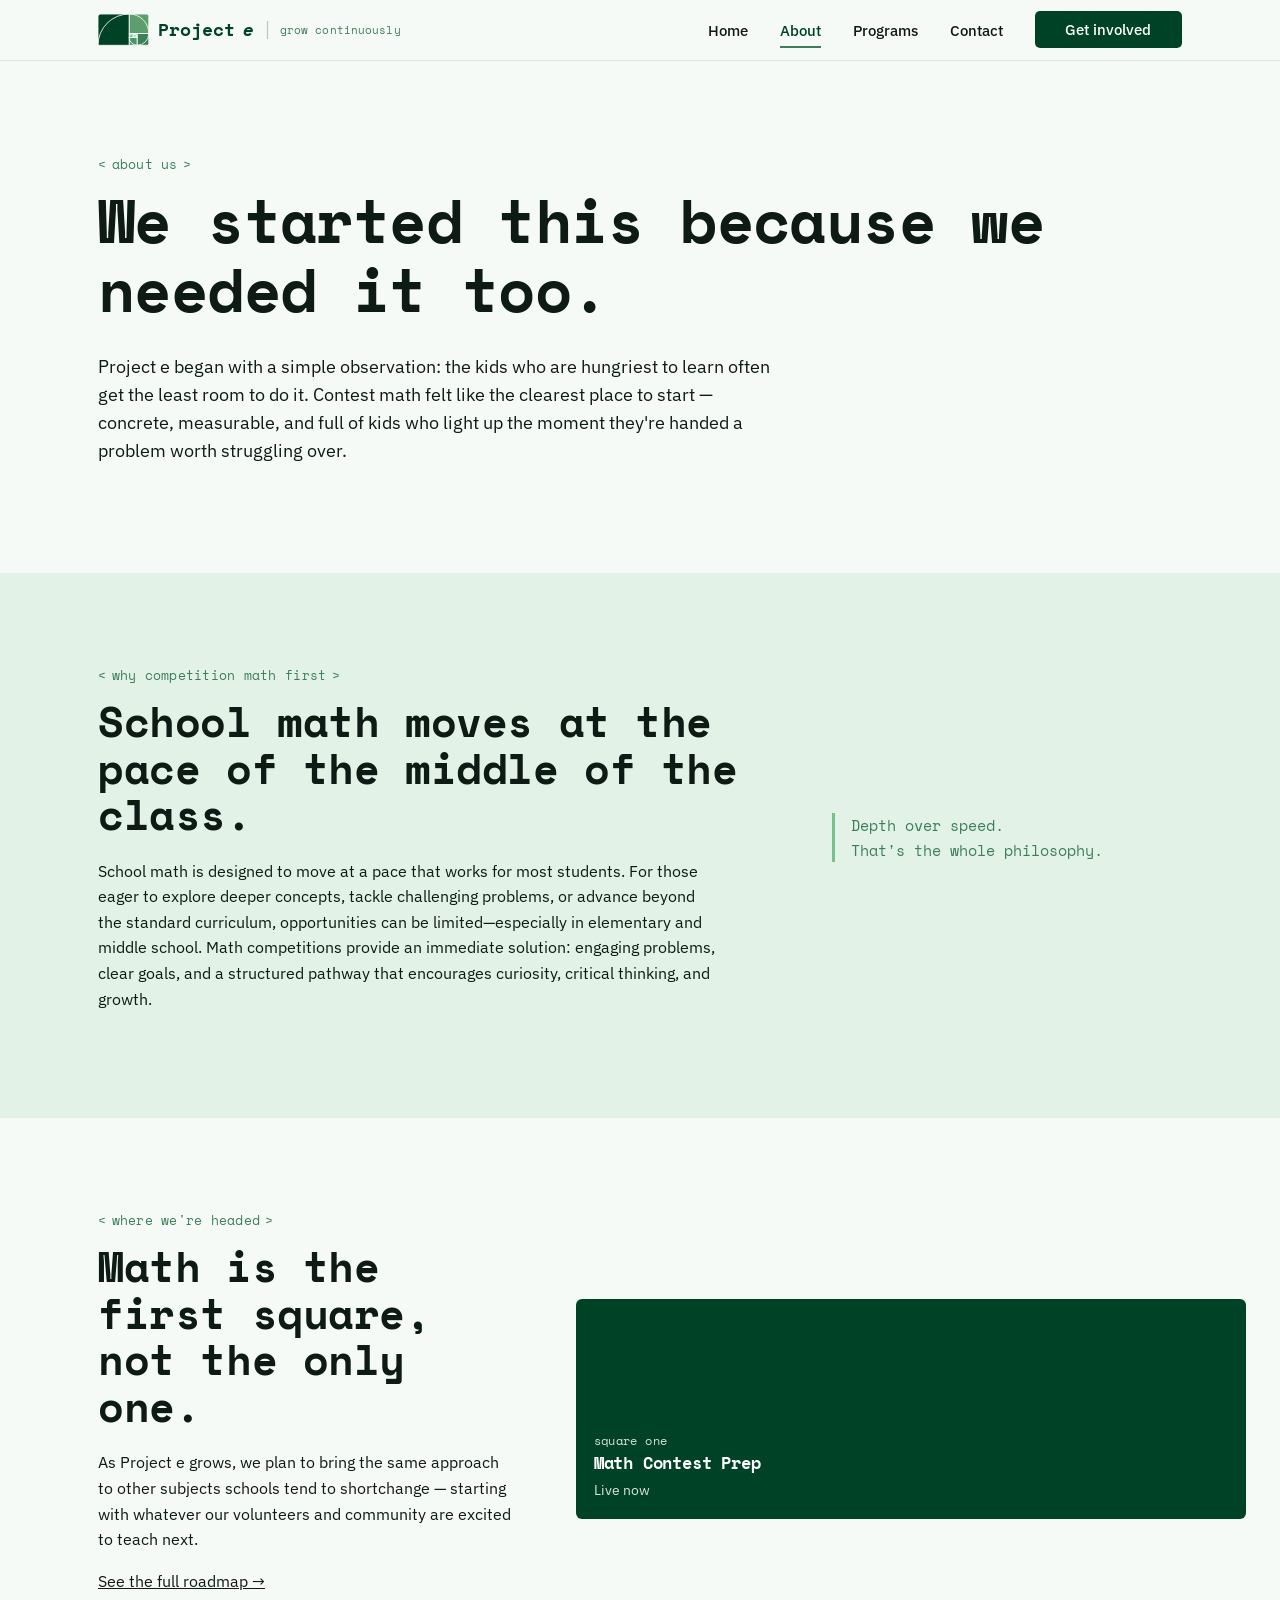
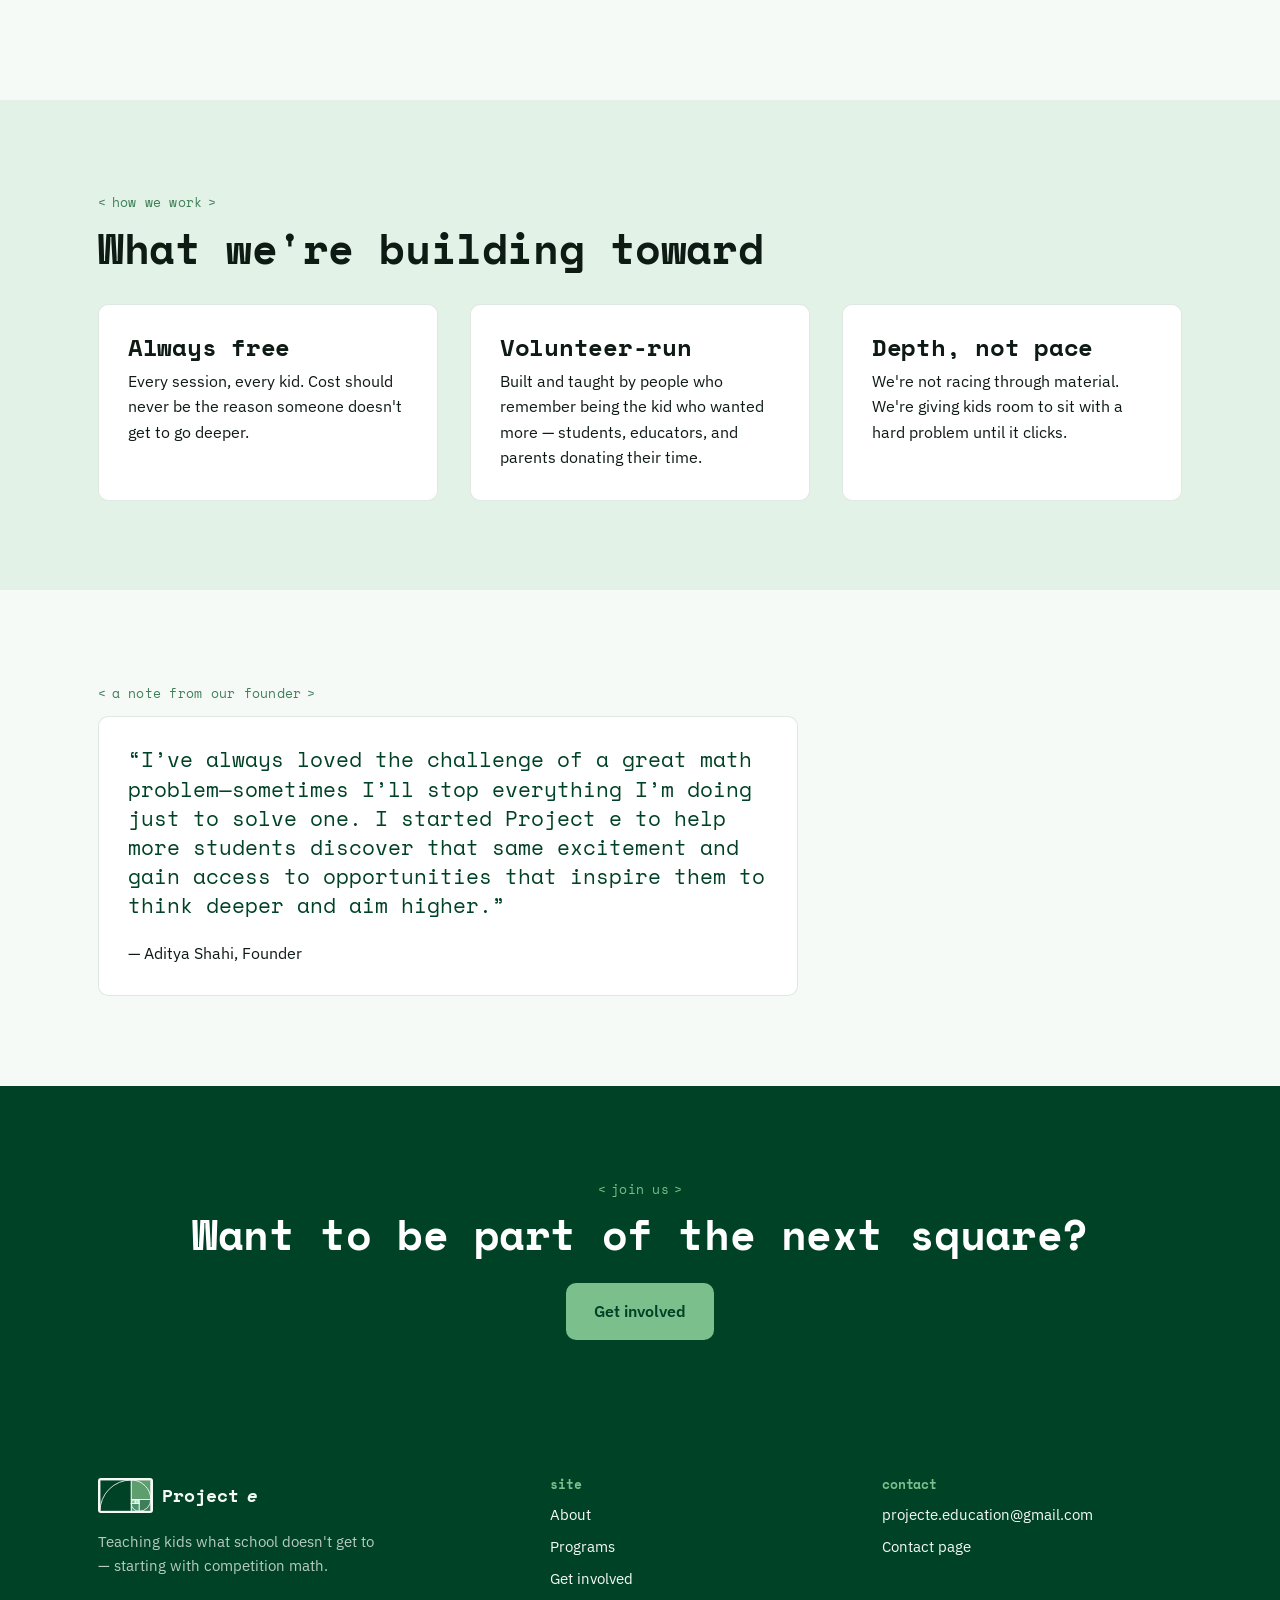
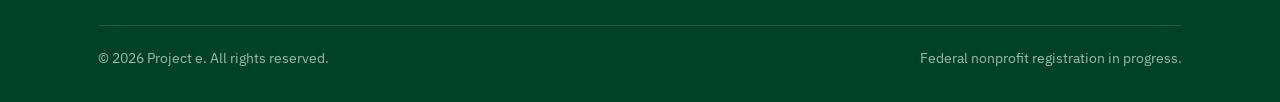
==== commit 823a840a: "Update about.html When you click the about section, the get involved button should be the same as wh" ====
--- a/about.html
+++ b/about.html
@@ -1,6 +1,15 @@
 <!DOCTYPE html>
 <html lang="en">
 <head>
+<!-- Google tag (gtag.js) -->
+<script async src="https://www.googletagmanager.com/gtag/js?id=G-NMB7BE9DQN"></script>
+<script>
+  window.dataLayer = window.dataLayer || [];
+  function gtag(){dataLayer.push(arguments);}
+  gtag('js', new Date());
+
+  gtag('config', 'G-NMB7BE9DQN');
+</script>
 <meta charset="UTF-8">
 <meta name="viewport" content="width=device-width, initial-scale=1.0">
 <title>About — Project e</title>
@@ -235,13 +244,17 @@
   border-color: var(--moss);
 }
 .nav-cta {
-  background: var(--forest);
+  background: var(--forest) !important;
   color: var(--white) !important;
-  padding: 0.55em 1.2em;
-  border-radius: 10px;
+  padding: 0.55em 2em !important;
+  border-radius: 5px !important;
   border-bottom: none !important;
-}
-.nav-cta:hover { background: var(--moss); }
+  text-decoration: none !important;
+}
+
+.nav-cta:hover {
+  background: var(--moss) !important;
+}
 
 .nav-toggle {
   display: none;
